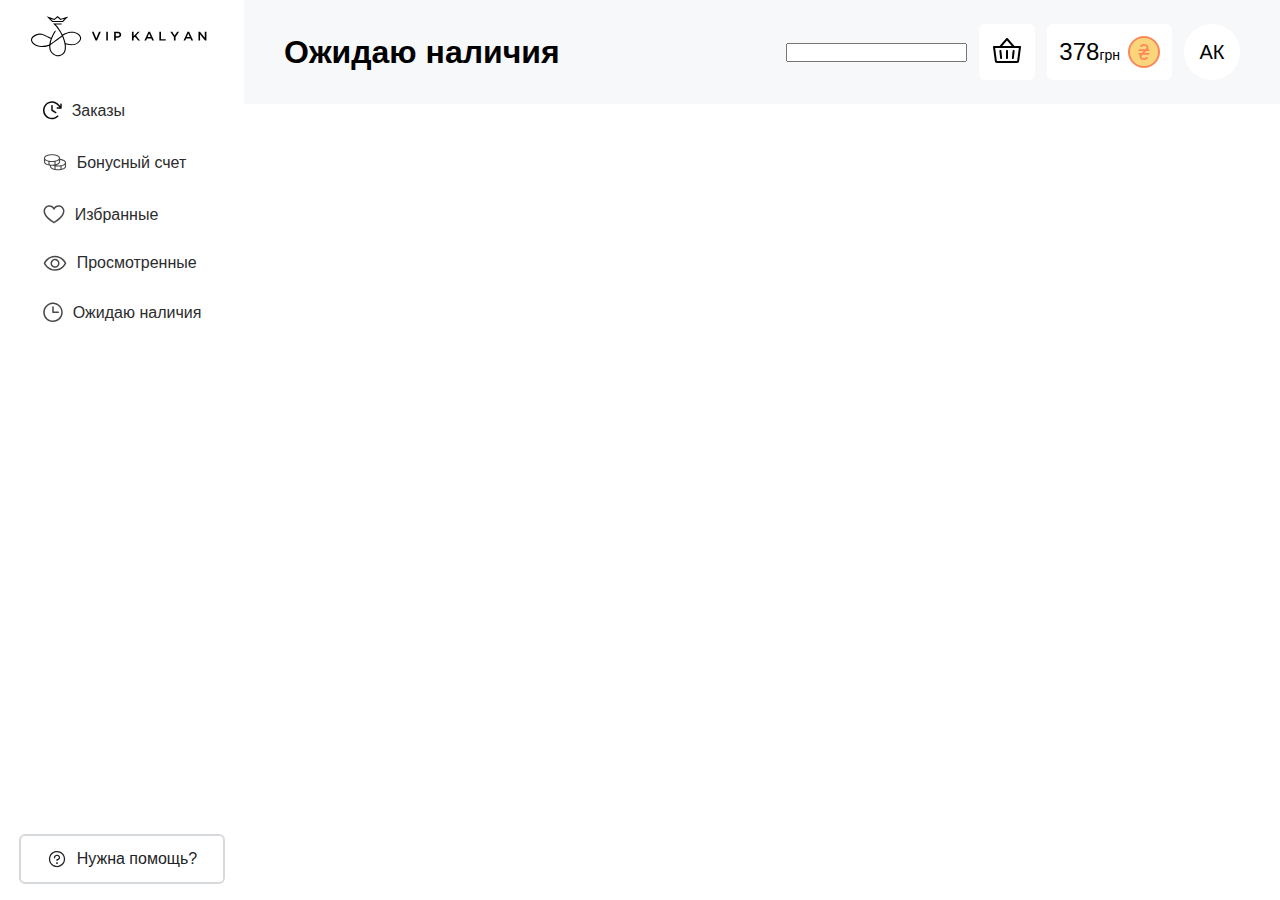
==== account.html @ 0bc27ae9 "Created ui" ====
<!DOCTYPE html>
<html lang="en">
  <head>
    <meta charset="UTF-8" />
    <meta name="viewport" content="width=device-width, initial-scale=1.0" />
    <title>Account</title>
    <link rel="stylesheet" href="./account.css" />
    <link rel="stylesheet" href="./vipkalyan-ui.css" />
  </head>
  <body>
    <div class="mainWrapper">
      <div class="userAccountMenu-wrapper">
        <div class="userAccount-nav">
          <img src="./images/Logo.svg" alt="" class="userAccount-nav-logo" />
          <a href="#" class="userAccount-navItem"
            ><img src="./images/ico/orders.svg" alt="" />Заказы</a
          >
          <a href="#" class="userAccount-navItem"
            ><img src="./images/ico/bonuses.svg" alt="" />Бонусный счет</a
          >
          <a href="#" class="userAccount-navItem"
            ><img src="./images/ico/wishlist.svg" alt="" />Избранные
          </a>
          <a href="#" class="userAccount-navItem"
            ><img src="./images/ico/watched.svg" alt="" />Просмотренные</a
          >
          <a href="#" class="userAccount-navItem"
            ><img src="./images/ico/waiting.svg" alt="" />Ожидаю наличия</a
          >
        </div>
        <div class="primaryButton-transparent-small">
          <img src="./images/ico/answer.svg" alt="" width="20px" />Нужна помощь?
        </div>
      </div>
      <div class="userAccountContent-wrapper">
        <div class="userAccountContent-body">
          <div class="userAccountContent-header">
            <h1 class="userAccountContent-blockName">Ожидаю наличия</h1>

            <div class="userAccountContent-header-nav">
              <input type="text" class="userAccountContent-header-search" />
              <div class="userAccountContent-header-button">
                <img src="./images/ico/cart.svg" alt="" />
              </div>
              <div class="userAccountContent-header-button">
                <p>378<span>грн</span></p>
                <img src="./images/ico/uah-coin.svg" alt="" />
              </div>
              <div class="userAccount-profileButton">АК</div>
            </div>
          </div>
        </div>
      </div>
    </div>
  </body>
</html>
---- account.css ----
* {
  box-sizing: border-box;
  padding: 0;
  margin: 0;
}
.mainWrapper {
  display: flex;
  width: 100%;
  position: relative;
  background-color: var(--default-light);
}
.userAccountMenu-wrapper {
  width: 244px;
  height: 100%;
  position: fixed;
  top: 0;
  left: 0;
  display: flex;
  flex-direction: column;
  align-items: center;
  justify-content: space-between;
  padding: 16px;
  font-size: 16px;
  background-color: white;
}
.userAccount-nav {
  display: flex;
  align-items: flex-start;
  gap: 6px;
  flex-direction: column;
}
.userAccount-nav-logo {
  margin-bottom: 26px;
}
.userAccount-navItem {
  display: flex;
  justify-content: flex-start;
  align-items: center;
  gap: 10px;
  padding: 12px;
  width: 100%;
  text-decoration: none;
  color: var(--primary-grey);
  transition: all 0.2s ease;
  border-radius: 6px;
  background-color: transparent;
}
.userAccount-navItem:hover {
  background-color: var(--primary-lightest);
}
.userAccountContent-wrapper {
  padding-left: 244px;
  width: 100%;
}
.userAccountContent-body {
    padding: 24px 40px;
    
}
/* USER ACCOUNT HEADER */
.userAccountContent-header {
    display: flex;
    align-items: center;
    justify-content: space-between;
    width: 100%;
}
.userAccountContent-header-nav {
  display: flex;
  align-items: center;
  gap: 12px;
}
.userAccountContent-header-button {
  cursor: pointer;
  display: flex;
  align-items: center;
  justify-content: center;
  gap: 8px;
  width: fit-content;
  padding: 12px;
  font-size: 24px;
  background-color: white;
  border-radius: var(--default-borderRadius);
  transition: var(--default-hover);
}
.userAccountContent-header-button:hover {
  background-color: var(--primary-lightest);
}
.userAccountContent-header-button span {
  font-size: 14px;
}
.userAccount-profileButton {
    cursor: pointer;
    display:flex;
    align-items: center;
    justify-content: center;
    width: 56px;
    height: 56px;
    border-radius: 50%;
    background-color: white;
    font-weight: 500;
    font-size: 20px;
    transition: var(--default-hover);
}
.userAccount-profileButton:hover {
    background-color: var(--primary-lightest);
}
---- vipkalyan-ui.css ----
* {
  font-family: Arial, Helvetica, sans-serif;
}

/* DEFAULT COLOR SCHEME */
* {
  /* frame background*/
  --default-light:#f7f8fa;
  /* primary */
  --primary-black: #0d0d0e;
  --primary-grey: #2b2c2d;
  --primary-lightgrey: #939396;
  --primary-lightest: #d7dadc;
  --primary-text: #232325;
  --primary-icon: #dcdfe2;
  --primary-error: #e74c2a;
  --primary-dangerAction: #ff0000;
  --primary-success: #17cb29;

  /* secondary */
  --secondary-error: #e84b28;
  --secondary-text: #6f6f71;
  /* tertiary */
}
/* DEFAULT DIGITS SCHEME */
* {
  --default-borderRadius: 6px;
  --rounded-borderRadius: 100px;
  --default-hover:all .2s ease;
}
/* Buttons */
.primaryButton-default-large {
  cursor: pointer;
  display: flex;
  align-items: center;
  justify-content: center;
  padding: 15px 20px;
  max-width: 335px;
  width: 100%;
  transition: all 0.2s ease;
  background-color: var(--primary-black);
  color: white;
  border-radius: var(--default-borderRadius);
  font-size: 18px;
  text-decoration: none;
}
.primaryButton-default-large:hover {
  background-color: var(--primary-grey);
}
.primaryButton-default-large:focus {
  background-color: var(--primary-lightgrey);
}
.primaryButton-default-small {
  cursor: pointer;
  display: flex;
  align-items: center;
  justify-content: center;
  padding: 13px 26px;

  transition: all 0.2s ease;
  background-color: var(--primary-black);
  color: white;
  border-radius: var(--default-borderRadius);
  font-size: 18px;
  text-decoration: none;
}
.primaryButton-default-small:hover {
  background-color: var(--primary-grey);
}
.primaryButton-default-small:focus {
  background-color: var(--primary-lightgrey);
}
.primaryButton-transparent-large {
  cursor: pointer;
  display: flex;
  align-items: center;
  justify-content: center;
  padding: 15px 20px;
  max-width: 335px;
  width: 100%;
  transition: all 0.2s ease;
  background-color: transparent;
  border: 2px solid var(--primary-lightest);
  color: var(--primary-text);
  border-radius: var(--default-borderRadius);
  font-size: 18px;
  text-decoration: none;
}
.primaryButton-transparent-large:hover {
  border-color: var(--primary-black);
}
.primaryButton-transparent-small:focus {
  border-color: var(--primary-lightgrey);
}
.primaryButton-transparent-small {
  cursor: pointer;
  display: flex;
  align-items: center;
  justify-content: center;
  padding: 13px 26px;
  gap: 10px;
  width: fit-content;
  transition: all 0.2s ease;
  background-color: transparent;
  border: 2px solid var(--primary-lightest);
  color: var(--primary-text);
  border-radius: var(--default-borderRadius);
 
  text-decoration: none;
}
.primaryButton-transparent-small:hover {
  border-color: var(--primary-black);
}
.primaryButton-transparent-small:focus {
  border-color: var(--primary-lightgrey);
}
.roundedButton-default-large {
  cursor: pointer;
  display: flex;
  align-items: center;
  justify-content: center;
  padding: 15px 20px;
  max-width: 335px;
  width: 100%;
  transition: all 0.2s ease;
  background-color: var(--primary-black);
  color: white;
  border-radius: var(--rounded-borderRadius);
  font-size: 18px;
  text-decoration: none;
}
.roundedButton-default-large:hover {
  background-color: var(--primary-grey);
}
.roundedButton-default-large:focus {
  background-color: var(--primary-lightgrey);
}
.roundedButton-transparent-large {
  cursor: pointer;
  display: flex;
  align-items: center;
  justify-content: center;
  padding: 15px 20px;
  max-width: 335px;
  width: 100%;
  transition: all 0.2s ease;
  background-color: transparent;
  border: 2px solid var(--primary-lightest);
  color: var(--primary-text);
  border-radius: var(--rounded-borderRadius);
  font-size: 18px;
  text-decoration: none;
}
.roundedButton-transparent-large:hover {
  border-color: var(--primary-black);
}
.roundedButton-transparent-large:focus {
  border-color: var(--primary-lightgrey);
}
.primaryToggler-default {
  cursor: pointer;
  position: relative;
  display: inline-block;
  width: 60px;
  height: 32px;
}
.primaryToggler-default input {
  opacity: 0;
  width: 0;
  height: 0;
}
.primaryToggler-default .knob {
  position: absolute;
  cursor: pointer;
  top: 0;
  left: 0;
  right: 0;
  bottom: 0;
  background-color: var(--primary-lightest);
  transition: 0.2s;
  border-radius: 18px;
}
.primaryToggler-default .knob:before {
  background-color: #ffffff;
  color: #000000;
  position: absolute;
  content: "";
  height: 24px;
  width: 24px;
  left: 4px;
  bottom: 4px;
  transition: 0.2s;
  border-radius: 18px;
  display: flex;
  align-items: center;
  justify-content: center;
}
.primaryToggler-default input:checked + .knob {
  background-color: var(--primary-black);
}
.primaryToggler-default input:focus + .knob {
  outline: none;
}
.primaryToggler-default input:checked + .knob:before {
  color: #000000;
  content: "";
  background-color: #ffffff;
  -webkit-transform: translateX(28px);
  -ms-transform: translateX(28px);
  transform: translateX(28px);
}
.primaryCheckbox-default {
  cursor: pointer;
  display: inline-block;
  position: relative;
  padding-left: 30px;
  cursor: pointer;
  -webkit-user-select: none;
  -moz-user-select: none;
  -ms-user-select: none;
  user-select: none;
}
.primaryCheckbox-default input {
  position: absolute;
  opacity: 0;
  cursor: pointer;
  height: 0;
  width: 0;
}
.primaryCheckbox-default input:checked ~ .checkbox__checkmark {
  background-color: var(--primary-black);
}
.primaryCheckbox-default input:checked ~ .checkbox__checkmark:after {
  opacity: 1;
}
.primaryCheckbox-default:hover input ~ .checkbox__checkmark {
  background-color: #eee;
}
.primaryCheckbox-default:hover input:checked ~ .checkbox__checkmark {
  background-color: var(--primary-black);
}
.primaryCheckbox-default .checkbox__checkmark {
  position: absolute;
  top: 2px;
  left: 0;
  height: 20px;
  width: 20px;
  background-color: #eee;
  transition: background-color 0.25s ease;
  border-radius: 4px;
}
.primaryCheckbox-default .checkbox__checkmark:after {
  content: "";
  position: absolute;
  left: 25%;
  top: 50%;

  width: 5px;
  height: 10px;
  border: solid var(--primary-lightest);
  border-width: 0 2px 2px 0;
  transform: rotate(45deg) translateX(-50%) translateY(-50%);
  opacity: 0;
  transition: opacity 0.25s ease;
}
.primaryCheckbox-default .checkbox__body {
  color: #333;
  line-height: 1.4;
  font-size: 16px;
}
.primaryRadiobox-default {
  font-weight: 300;
  font-size: 16px;
  cursor: pointer;
  display: flex;
  align-items: center;
  flex: 1;
  box-sizing: border-box;
  display: flex;
  padding: 20px 20px 20px 50px;
  font-weight: 500;
  color: #191919;
  -webkit-tap-highlight-color: transparent;
}
.primaryRadiobox-default input[type="radio"] {
  position: relative;
  appearance: none;
  -webkit-appearance: none;
  transition: linear 0.8s;
  height: 0;
  width: 0;
  -webkit-tap-highlight-color: transparent;
}
.primaryRadiobox-default input[type="radio"]:after {
  content: "";
  position: absolute;
  height: 16px;
  width: 16px;
  top: -10.5px;
  left: -30px;
  border-radius: 20px;
  border: 2px solid var(--primary-lightest);
  transition: linear 0.2s;
  cursor: pointer;
}

.primaryRadiobox-default input[type="radio"]:checked:after {
  content: "";
  position: absolute;
  height: 16px;
  width: 16px;
  background: var(--primary-black);
  border-color: var(--primary-black);
  transition: linear 0.2s;
  cursor: pointer;
}

.primaryRadiobox-default input[type="radio"]:checked:before {
  content: "";
  position: absolute;
  height: 12px;
  width: 12px;
  border-radius: 50%;
  background: #fff;
  left: -26px;
  top: -6.5px;
  z-index: 1;
  cursor: pointer;
}
/* PRODUCT CARD */
/* Checkbox */
/* Forms and inputs */
/* Togglers */
/* Validation */
/* Icons */
/* Bars */
body {
  display: flex;
  flex-direction: column;
  align-items: center;
  gap: 15px;
}
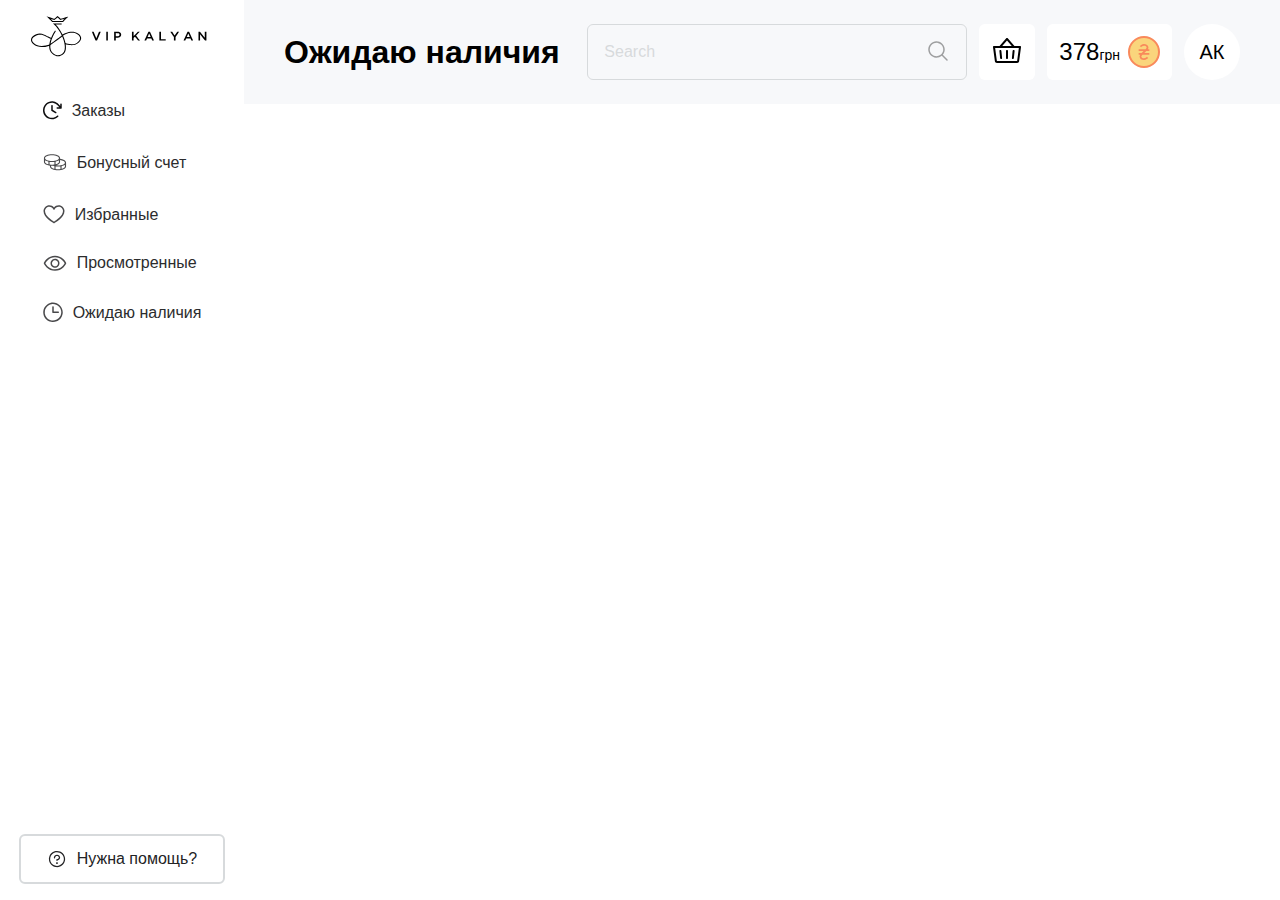
==== commit fcb57506: "Created ui" ====
--- a/account.html
+++ b/account.html
@@ -38,7 +38,14 @@
             <h1 class="userAccountContent-blockName">Ожидаю наличия</h1>
 
             <div class="userAccountContent-header-nav">
-              <input type="text" class="userAccountContent-header-search" />
+              <form method="get" action="" class="userAccountContent-header-search">
+                <input type="text" placeholder="Search" required />
+               
+                  <button type="submit" class="userAccountContent-header-searchButton">
+                    <img src="./images/ico/search-small.svg" alt="">
+                  </button>
+              
+              </form>
               <div class="userAccountContent-header-button">
                 <img src="./images/ico/cart.svg" alt="" />
               </div>
--- a/account.css
+++ b/account.css
@@ -53,21 +53,70 @@
   width: 100%;
 }
 .userAccountContent-body {
-    padding: 24px 40px;
-    
+  padding: 24px 40px;
 }
 /* USER ACCOUNT HEADER */
 .userAccountContent-header {
-    display: flex;
-    align-items: center;
-    justify-content: space-between;
-    width: 100%;
+  display: flex;
+  align-items: center;
+  justify-content: space-between;
+  width: 100%;
+}
+.userAccountContent-blockName {
+    min-width: max-content;
+    font-size: 32px;
 }
 .userAccountContent-header-nav {
   display: flex;
   align-items: center;
+  justify-content: flex-end;
+  width: 100%;
   gap: 12px;
 }
+
+.userAccountContent-header-search {
+  height: 56px;
+  display: flex;
+  align-items: center;
+  width: 100%;
+  max-width: 380px;
+  border: 1px solid var(--primary-lightest);
+  padding: 18px 16px;
+  border-radius: var(--default-borderRadius);
+}
+.userAccountContent-header-search:focus {
+  border-color: var(--primary-black);
+}
+.userAccountContent-header-search input,
+button {
+  color: var(--primary-black);
+  border: 0;
+  background-color: transparent;
+}
+.userAccountContent-header-search input[type="text"] {
+  height: 56px;
+  font-size: 16px;
+  line-height: 1;
+  width: 100%;
+  transition: all 0.2s ease;
+}
+.userAccountContent-header-search input[type="text"]:focus {
+  outline: none;
+ 
+}
+
+.userAccountContent-header-search input[type="text"]::placeholder {
+  color: var(--primary-lightest);
+}
+
+.userAccountContent-header-search button {
+  position: relative;
+  display: block;
+  width: fit-content;
+  height: 56px;
+  cursor: pointer;
+}
+
 .userAccountContent-header-button {
   cursor: pointer;
   display: flex;
@@ -88,18 +137,18 @@
   font-size: 14px;
 }
 .userAccount-profileButton {
-    cursor: pointer;
-    display:flex;
-    align-items: center;
-    justify-content: center;
-    width: 56px;
-    height: 56px;
-    border-radius: 50%;
-    background-color: white;
-    font-weight: 500;
-    font-size: 20px;
-    transition: var(--default-hover);
+  cursor: pointer;
+  display: flex;
+  align-items: center;
+  justify-content: center;
+  width: 56px;
+  height: 56px;
+  border-radius: 50%;
+  background-color: white;
+  font-weight: 500;
+  font-size: 20px;
+  transition: var(--default-hover);
 }
 .userAccount-profileButton:hover {
-    background-color: var(--primary-lightest);
+  background-color: var(--primary-lightest);
 }
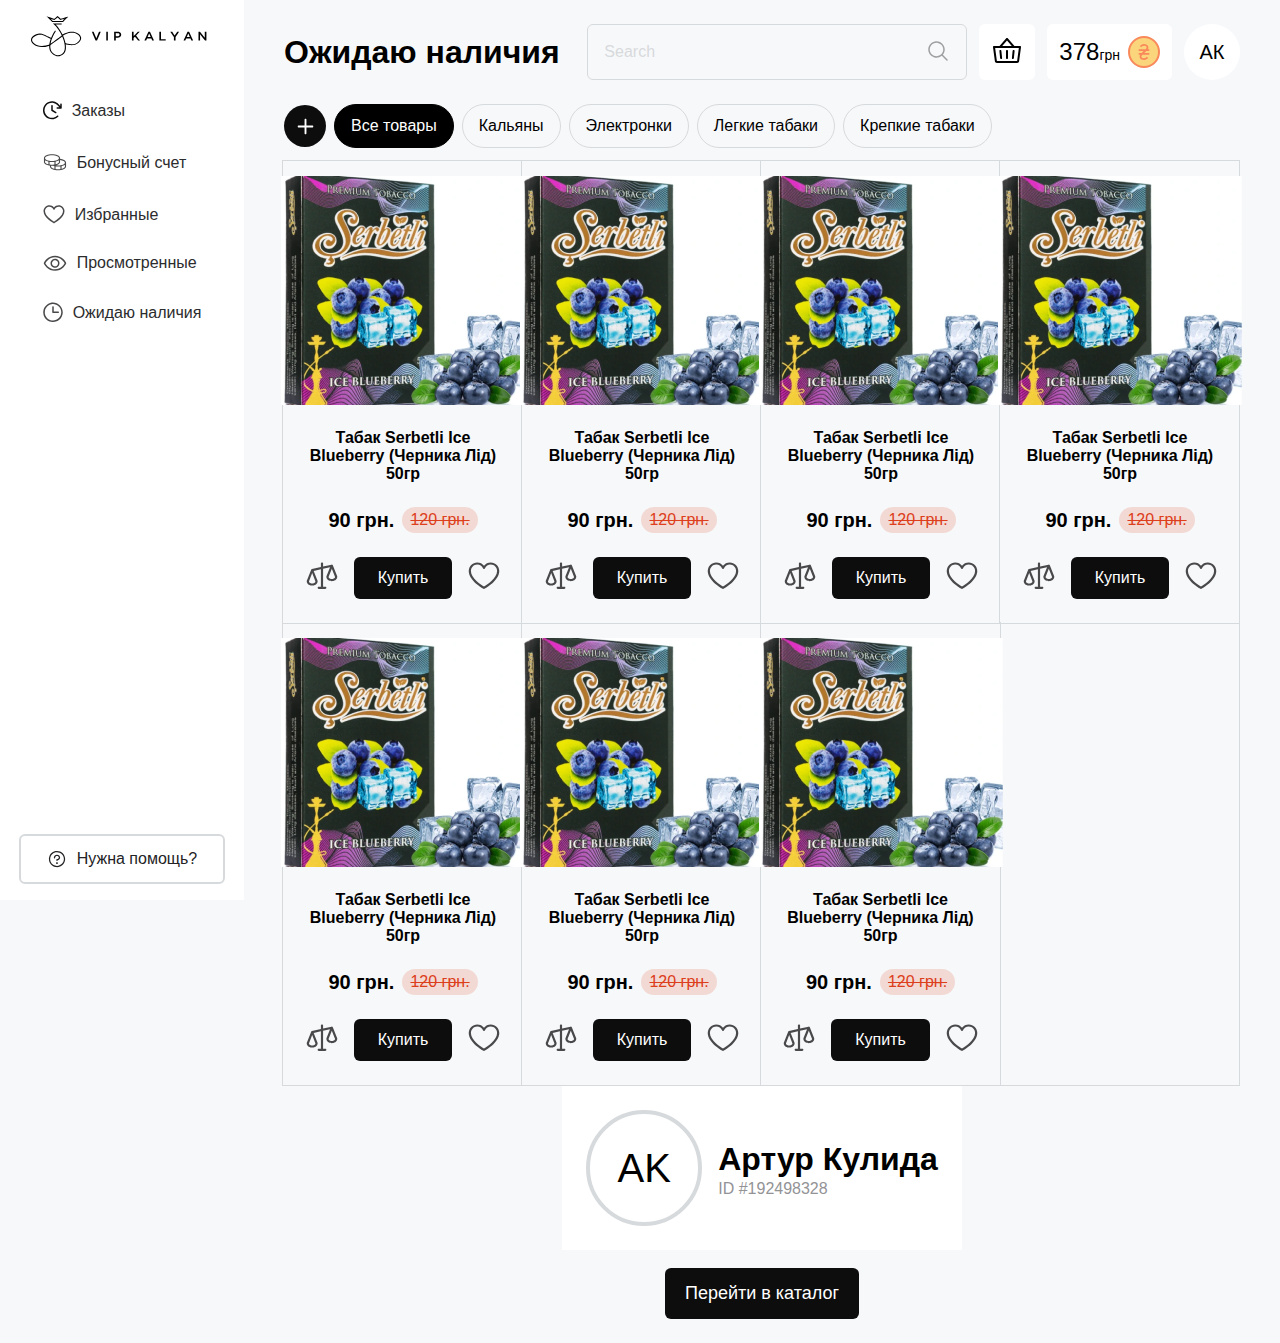
==== commit 3a30409d: "jet" ====
--- a/account.html
+++ b/account.html
@@ -38,13 +38,19 @@
             <h1 class="userAccountContent-blockName">Ожидаю наличия</h1>
 
             <div class="userAccountContent-header-nav">
-              <form method="get" action="" class="userAccountContent-header-search">
+              <form
+                method="get"
+                action=""
+                class="userAccountContent-header-search"
+              >
                 <input type="text" placeholder="Search" required />
-               
-                  <button type="submit" class="userAccountContent-header-searchButton">
-                    <img src="./images/ico/search-small.svg" alt="">
-                  </button>
-              
+
+                <button
+                  type="submit"
+                  class="userAccountContent-header-searchButton"
+                >
+                  <img src="./images/ico/search-small.svg" alt="" />
+                </button>
               </form>
               <div class="userAccountContent-header-button">
                 <img src="./images/ico/cart.svg" alt="" />
@@ -54,6 +60,174 @@
                 <img src="./images/ico/uah-coin.svg" alt="" />
               </div>
               <div class="userAccount-profileButton">АК</div>
+            </div>
+          </div>
+          <div class="userAccount-pageTopNav">
+            <div class="primaryPlusButton-default">
+              <img src="./images/ico/plus.svg" alt="" />
+            </div>
+            <a href="" class="primaryCategoryButton-default activeCategory"
+              >Все товары</a
+            >
+            <a href="" class="primaryCategoryButton-default">Кальяны</a>
+            <a href="" class="primaryCategoryButton-default">Электронки</a>
+            <a href="" class="primaryCategoryButton-default">Легкие табаки </a>
+            <a href="" class="primaryCategoryButton-default">Крепкие табаки</a>
+          </div>
+          <div class="userAccount-productList">
+            <div class="productItem-default">
+              <img
+                src="./images/product-image.png"
+                alt=""
+                class="productItem-default-image"
+              />
+              <p class="productItem-default-name">
+                Табак Serbetli Ice Blueberry (Черника Лід) 50гр
+              </p>
+              <div class="productItem-default-priceGroup">
+                <p class="productItem-priceStock-default">90 грн.</p>
+                <p class="productItem-priceAction-default">120 грн.</p>
+              </div>
+              <div class="productItem-default-buttonGroup">
+                <a href=""><img src="./images/ico/compare.svg" alt="" /></a>
+                <button class="productItem-addToCart-default">Купить</button>
+                <a href=""><img src="./images/ico/wishlist.svg" alt="" /></a>
+              </div>
+            </div>
+            <div class="productItem-default">
+              <img
+                src="./images/product-image.png"
+                alt=""
+                class="productItem-default-image"
+              />
+              <p class="productItem-default-name">
+                Табак Serbetli Ice Blueberry (Черника Лід) 50гр
+              </p>
+              <div class="productItem-default-priceGroup">
+                <p class="productItem-priceStock-default">90 грн.</p>
+                <p class="productItem-priceAction-default">120 грн.</p>
+              </div>
+              <div class="productItem-default-buttonGroup">
+                <a href=""><img src="./images/ico/compare.svg" alt="" /></a>
+                <button class="productItem-addToCart-default">Купить</button>
+                <a href=""><img src="./images/ico/wishlist.svg" alt="" /></a>
+              </div>
+            </div>
+            <div class="productItem-default">
+              <img
+                src="./images/product-image.png"
+                alt=""
+                class="productItem-default-image"
+              />
+              <p class="productItem-default-name">
+                Табак Serbetli Ice Blueberry (Черника Лід) 50гр
+              </p>
+              <div class="productItem-default-priceGroup">
+                <p class="productItem-priceStock-default">90 грн.</p>
+                <p class="productItem-priceAction-default">120 грн.</p>
+              </div>
+              <div class="productItem-default-buttonGroup">
+                <a href=""><img src="./images/ico/compare.svg" alt="" /></a>
+                <button class="productItem-addToCart-default">Купить</button>
+                <a href=""><img src="./images/ico/wishlist.svg" alt="" /></a>
+              </div>
+            </div>
+            <div class="productItem-default">
+              <img
+                src="./images/product-image.png"
+                alt=""
+                class="productItem-default-image"
+              />
+              <p class="productItem-default-name">
+                Табак Serbetli Ice Blueberry (Черника Лід) 50гр
+              </p>
+              <div class="productItem-default-priceGroup">
+                <p class="productItem-priceStock-default">90 грн.</p>
+                <p class="productItem-priceAction-default">120 грн.</p>
+              </div>
+              <div class="productItem-default-buttonGroup">
+                <a href=""><img src="./images/ico/compare.svg" alt="" /></a>
+                <button class="productItem-addToCart-default">Купить</button>
+                <a href=""><img src="./images/ico/wishlist.svg" alt="" /></a>
+              </div>
+            </div>
+            <div class="productItem-default">
+              <img
+                src="./images/product-image.png"
+                alt=""
+                class="productItem-default-image"
+              />
+              <p class="productItem-default-name">
+                Табак Serbetli Ice Blueberry (Черника Лід) 50гр
+              </p>
+              <div class="productItem-default-priceGroup">
+                <p class="productItem-priceStock-default">90 грн.</p>
+                <p class="productItem-priceAction-default">120 грн.</p>
+              </div>
+              <div class="productItem-default-buttonGroup">
+                <a href=""><img src="./images/ico/compare.svg" alt="" /></a>
+                <button class="productItem-addToCart-default">Купить</button>
+                <a href=""><img src="./images/ico/wishlist.svg" alt="" /></a>
+              </div>
+            </div>
+            <div class="productItem-default">
+              <img
+                src="./images/product-image.png"
+                alt=""
+                class="productItem-default-image"
+              />
+              <p class="productItem-default-name">
+                Табак Serbetli Ice Blueberry (Черника Лід) 50гр
+              </p>
+              <div class="productItem-default-priceGroup">
+                <p class="productItem-priceStock-default">90 грн.</p>
+                <p class="productItem-priceAction-default">120 грн.</p>
+              </div>
+              <div class="productItem-default-buttonGroup">
+                <a href=""><img src="./images/ico/compare.svg" alt="" /></a>
+                <button class="productItem-addToCart-default">Купить</button>
+                <a href=""><img src="./images/ico/wishlist.svg" alt="" /></a>
+              </div>
+            </div>
+            <div class="productItem-default">
+              <img
+                src="./images/product-image.png"
+                alt=""
+                class="productItem-default-image"
+              />
+              <p class="productItem-default-name">
+                Табак Serbetli Ice Blueberry (Черника Лід) 50гр
+              </p>
+              <div class="productItem-default-priceGroup">
+                <p class="productItem-priceStock-default">90 грн.</p>
+                <p class="productItem-priceAction-default">120 грн.</p>
+              </div>
+              <div class="productItem-default-buttonGroup">
+                <a href=""><img src="./images/ico/compare.svg" alt="" /></a>
+                <button class="productItem-addToCart-default">Купить</button>
+                <a href=""><img src="./images/ico/wishlist.svg" alt="" /></a>
+              </div>
+            </div>
+          </div>
+          <div class="userAccount-emptyProductList">
+            <div class="emptyList-profile">
+              <div class="emptyList-profileInfo">
+                <div class="profileAvatar">
+                  <p>AK</p>
+                </div>
+                <div class="profileName">
+                  <h3>Артур Кулида</h3>
+                  <p>ID #192498328</p>
+                </div>
+              </div>
+            </div>
+            <div class="emptyList-banner">
+              <img src="" alt="" />
+              <h3></h3>
+              <p></p>
+              <a href="" class="primaryButton-default-large"
+                >Перейти в каталог</a
+              >
             </div>
           </div>
         </div>
--- a/account.css
+++ b/account.css
@@ -63,8 +63,8 @@
   width: 100%;
 }
 .userAccountContent-blockName {
-    min-width: max-content;
-    font-size: 32px;
+  min-width: max-content;
+  font-size: 32px;
 }
 .userAccountContent-header-nav {
   display: flex;
@@ -102,7 +102,6 @@
 }
 .userAccountContent-header-search input[type="text"]:focus {
   outline: none;
- 
 }
 
 .userAccountContent-header-search input[type="text"]::placeholder {
@@ -152,3 +151,56 @@
 .userAccount-profileButton:hover {
   background-color: var(--primary-lightest);
 }
+
+.userAccount-pageTopNav {
+  display: flex;
+  gap: 8px;
+  align-items: center;
+  flex-wrap: wrap;
+  margin-top: 24px;
+  margin-bottom: 12px;
+}
+
+/* EMPTY PAGE */
+
+.userAccount-emptyProductList {
+  display: flex;
+  flex-direction: column;
+  align-items: center;
+}
+.emptyList-profile {
+  display: flex;
+  background: white;
+  padding: 24px;  
+}
+.emptyList-profileInfo {
+  display: flex;
+  align-items: center;
+  gap: 16px;
+}
+.profileAvatar {
+  display: flex;
+  align-items: center;
+  justify-content: center;
+  font-weight: 500;
+  font-size: 40px;
+  width: 116px;
+  height: 116px;
+  border-radius: 50%;
+  overflow: hidden;
+  border: 4px solid var(--primary-lightest);
+}
+.profileName {
+  display: flex;
+  flex-direction: column;
+ 
+}
+.profileName h3 {
+  font-size: 32px;
+  line-height: 42px;
+}
+.profileName p {
+  font-size: 16px;
+  color: var(--primary-lightgrey);
+}
+/* PRODUCT ITEM */
--- a/vipkalyan-ui.css
+++ b/vipkalyan-ui.css
@@ -5,7 +5,7 @@
 /* DEFAULT COLOR SCHEME */
 * {
   /* frame background*/
-  --default-light:#f7f8fa;
+  --default-light: #f7f8fa;
   /* primary */
   --primary-black: #0d0d0e;
   --primary-grey: #2b2c2d;
@@ -13,6 +13,8 @@
   --primary-lightest: #d7dadc;
   --primary-text: #232325;
   --primary-icon: #dcdfe2;
+  --primary-sale: #dd3e1b;
+  --primary-sale-background: #dd3f1b2a;
   --primary-error: #e74c2a;
   --primary-dangerAction: #ff0000;
   --primary-success: #17cb29;
@@ -26,7 +28,7 @@
 * {
   --default-borderRadius: 6px;
   --rounded-borderRadius: 100px;
-  --default-hover:all .2s ease;
+  --default-hover: all 0.2s ease;
 }
 /* Buttons */
 .primaryButton-default-large {
@@ -105,7 +107,7 @@
   border: 2px solid var(--primary-lightest);
   color: var(--primary-text);
   border-radius: var(--default-borderRadius);
- 
+
   text-decoration: none;
 }
 .primaryButton-transparent-small:hover {
@@ -327,7 +329,136 @@
   z-index: 1;
   cursor: pointer;
 }
+.primaryPlusButton-default {
+  cursor: pointer;
+  display: flex;
+  align-items: center;
+  justify-content: center;
+  padding: 12px;
+  width: 42px;
+  height: 42px;
+  border-radius: 50%;
+  transition: all 0.2s ease;
+  background-color: var(--primary-black);
+  color: white;
+  font-size: 16px;
+  text-decoration: none;
+}
+.primaryPlusButton-default:hover {
+  background-color: var(--primary-grey);
+}
+.primaryPlusButton-default:focus {
+  background-color: var(--primary-lightgrey);
+}
+/* CATEGORIES */
+.primaryCategoryButton-default {
+  cursor: pointer;
+  display: flex;
+  align-items: center;
+  justify-content: center;
+  padding: 12px 16px;
+  width: fit-content;
+  transition: all 0.2s ease;
+  background-color: transparent;
+  border: 1px solid var(--primary-lightest);
+  color: black;
+  border-radius: var(--rounded-borderRadius);
+  font-size: 16px;
+  text-decoration: none;
+}
+.primaryCategoryButton-default:hover {
+  background-color: var(--primary-grey);
+  color: white;
+}
+.primaryCategoryButton-default:focus {
+  background-color: var(--primary-lightgrey);
+}
+.activeCategory {
+  color: white;
+  background-color: black;
+  border-color: black;
+}
 /* PRODUCT CARD */
+.userAccount-productList {
+  border: 1px solid var(--primary-lightest);
+  margin-left: -2px;
+  display: flex;
+  flex-wrap: wrap;
+}
+.productItem-default {
+  display: flex;
+  flex-direction: column;
+  align-items: center;
+  margin: -1px;
+  padding: 16px 16px 24px 16px;
+  width: calc(25% + 2px);
+  max-width: 280px;
+  border-bottom: 1px solid var(--primary-lightest);
+  border-left: 1px solid var(--primary-lightest);
+
+  &:empty {
+    height: 0;
+    border: none;
+  }
+}
+.productItem-default:last-child {
+  border-right: 1px solid var(--primary-lightest); /* Удаление правой границы для всех, кроме последнего */
+}
+.productItem-default-image {
+  margin-bottom: 24px;
+}
+.productItem-default-name {
+  text-align: center;
+  font-weight: 600;
+  font-size: 16px;
+  margin-bottom: 24px;
+}
+.productItem-default-priceGroup {
+  display: flex;
+  align-items: center;
+  gap: 8px;
+  margin-bottom: 24px;
+}
+.productItem-priceStock-default {
+  font-weight: 700;
+  font-size: 20px;
+}
+.productItem-priceAction-default {
+  color: var(--primary-sale);
+  background-color: var(--primary-sale-background);
+  text-decoration: line-through;
+  border-radius: 35px;
+  font-weight: 500;
+  font-size: 16px;
+  padding: 4px 8px;
+}
+.productItem-default-buttonGroup {
+  display: flex;
+  align-items: center;
+  gap: 16px;
+}
+.productItem-default-buttonGroup img {
+  width: 32px;
+}
+.productItem-addToCart-default {
+  cursor: pointer;
+  display: flex;
+  align-items: center;
+  justify-content: center;
+  padding: 12px 24px;
+  transition: all 0.2s ease;
+  background-color: var(--primary-black);
+  color: white;
+  border-radius: var(--default-borderRadius);
+  font-size: 16px;
+  text-decoration: none;
+}
+.productItem-addToCart-default:hover {
+  background-color: var(--primary-grey);
+}
+.productItem-addToCart-default:focus {
+  background-color: var(--primary-lightgrey);
+}
 /* Checkbox */
 /* Forms and inputs */
 /* Togglers */
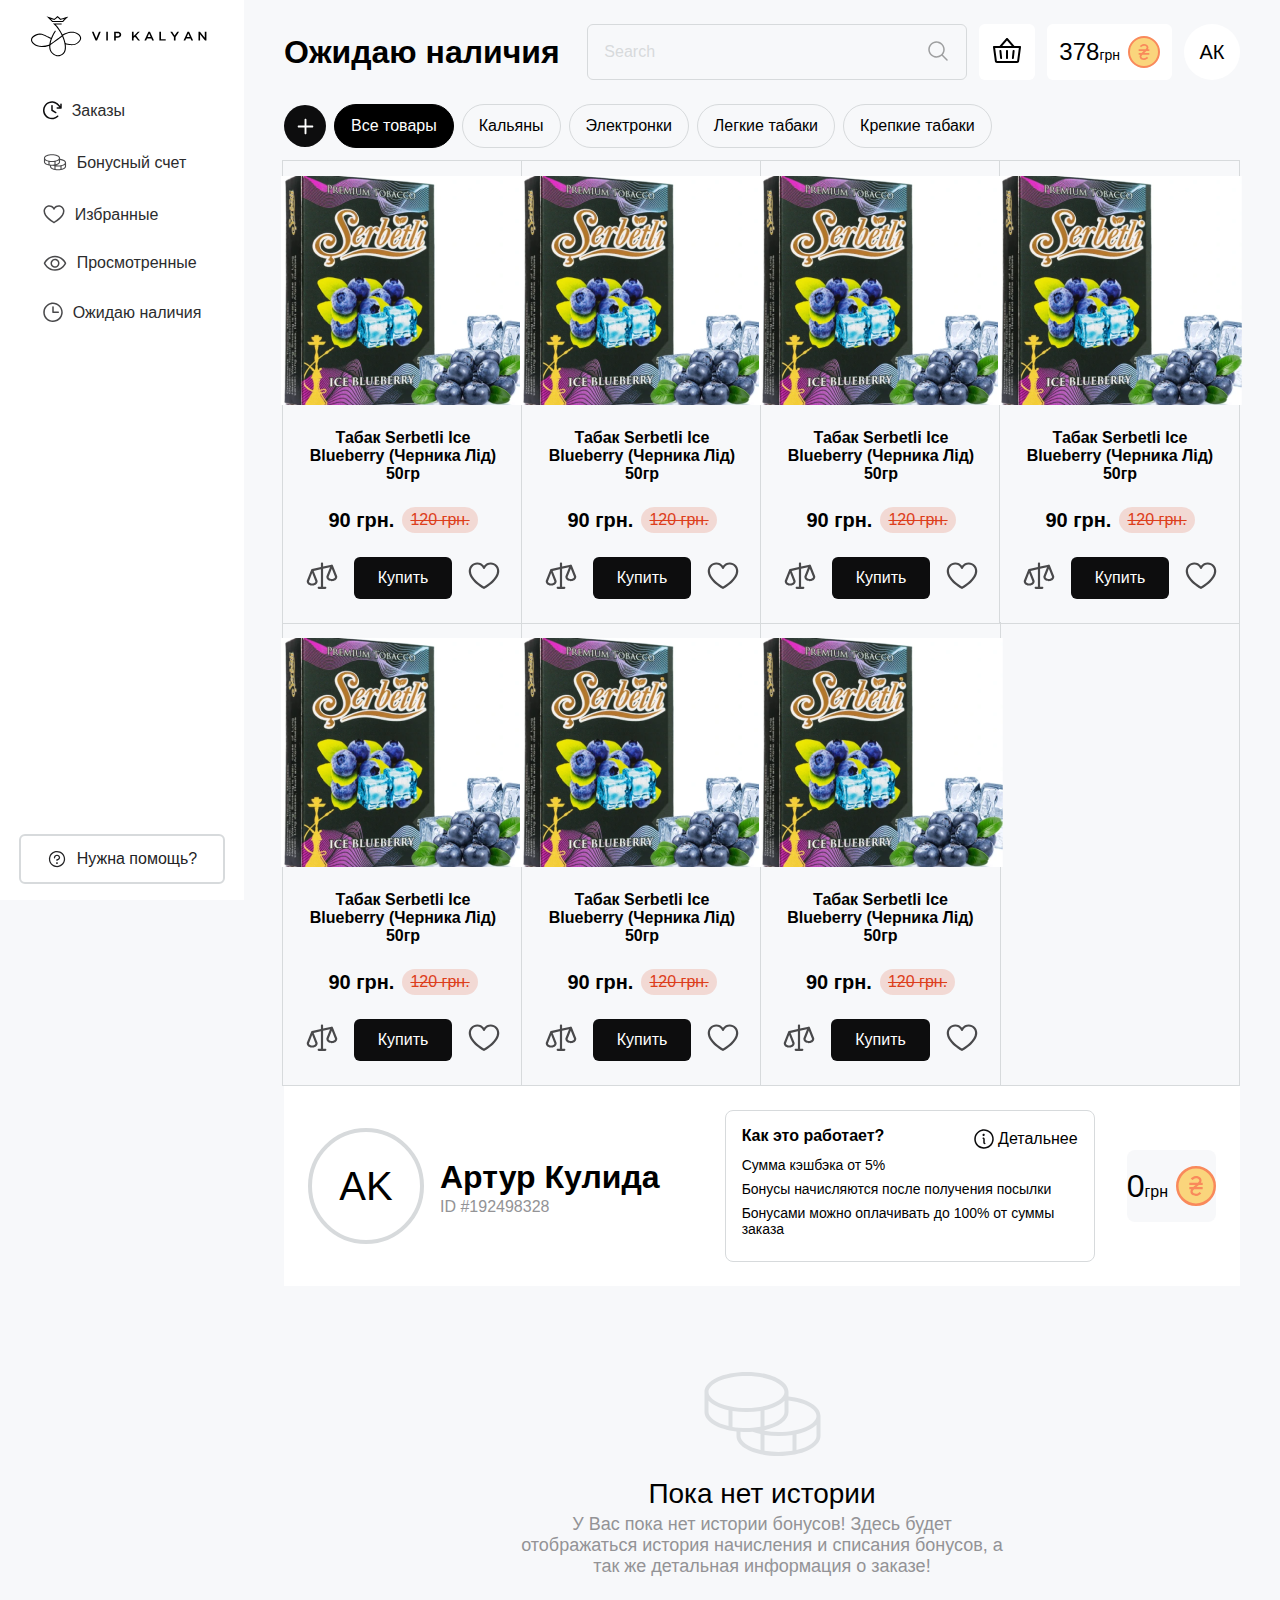
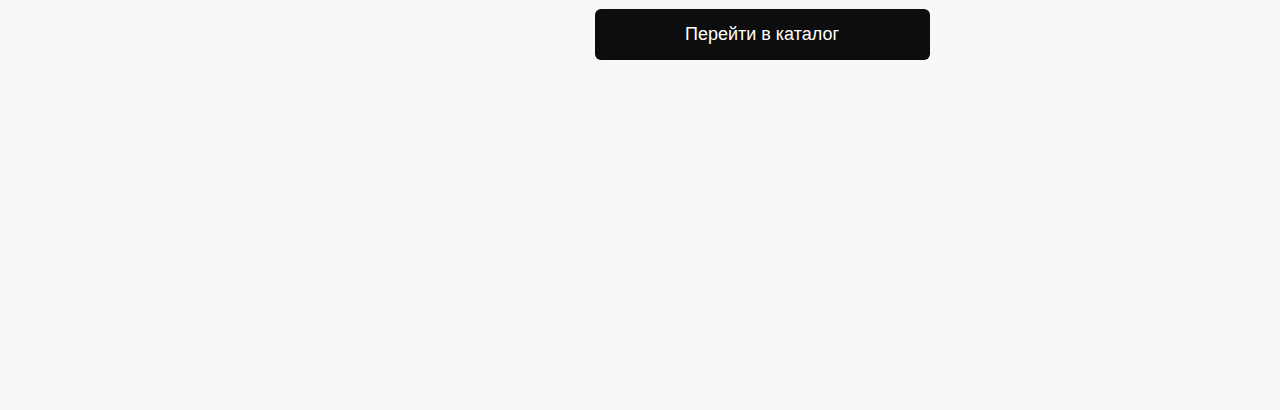
==== commit c8bd868c: "Added empty page&Product list" ====
--- a/account.html
+++ b/account.html
@@ -74,6 +74,7 @@
             <a href="" class="primaryCategoryButton-default">Легкие табаки </a>
             <a href="" class="primaryCategoryButton-default">Крепкие табаки</a>
           </div>
+
           <div class="userAccount-productList">
             <div class="productItem-default">
               <img
@@ -220,11 +221,30 @@
                   <p>ID #192498328</p>
                 </div>
               </div>
+              <div class="emptyList-helperBox">
+                <div class="helperBox-helpButton">
+                  <img src="./images/ico/helper.svg" alt="" />Детальнее
+                </div>
+                <h4>Как это работает?</h4>
+                <p>Сумма кэшбэка от 5%</p>
+                <p>Бонусы начисляются после получения посылки</p>
+                <p>Бонусами можно оплачивать до 100% от суммы заказа</p>
+              </div>
+              <div class="emptyList-profileBalance">
+                <p>0<span>грн</span></p>
+                <img src="./images/ico/uah-coin.svg" alt="" />
+              </div>
             </div>
             <div class="emptyList-banner">
-              <img src="" alt="" />
-              <h3></h3>
-              <p></p>
+              <img src="./images/ico/bonuses-icon.svg" alt="" />
+              <div class="emptyList-BannerText">
+                <h3>Пока нет истории</h3>
+                <p>
+                  У Вас пока нет истории бонусов! Здесь будет отображаться
+                  история начисления и списания бонусов, а так же детальная
+                  информация о заказе!
+                </p>
+              </div>
               <a href="" class="primaryButton-default-large"
                 >Перейти в каталог</a
               >
--- a/account.css
+++ b/account.css
@@ -167,16 +167,22 @@
   display: flex;
   flex-direction: column;
   align-items: center;
+  min-height: 100vh;
 }
 .emptyList-profile {
   display: flex;
+  align-items: center;
   background: white;
-  padding: 24px;  
+  padding: 24px;
+  gap: 32px;
+  width: 100%;
 }
 .emptyList-profileInfo {
   display: flex;
   align-items: center;
   gap: 16px;
+  width: 100%;
+  max-width: 450px;
 }
 .profileAvatar {
   display: flex;
@@ -193,7 +199,6 @@
 .profileName {
   display: flex;
   flex-direction: column;
- 
 }
 .profileName h3 {
   font-size: 32px;
@@ -203,4 +208,76 @@
   font-size: 16px;
   color: var(--primary-lightgrey);
 }
+.emptyList-helperBox {
+  display: flex;
+  flex-direction: column;
+  align-items: flex-start;
+  padding: 16px;
+  border-radius: 8px;
+  width: 100%;
+  max-width: 370px;
+  border: 1px solid var(--primary-lightest);
+  position: relative;
+}
+.emptyList-helperBox h4 {
+  font-weight: 600;
+  font-size: 16px;
+  margin-bottom: 12px;
+}
+.emptyList-helperBox p {
+  font-size: 14px;
+  margin-bottom: 8px;
+}
+.helperBox-helpButton {
+  position: absolute;
+  right: 16px;
+  top: 16px;
+  display: flex;
+  align-items: center;
+  gap: 2px;
+}
+.emptyList-profileBalance {
+  display: flex;
+  align-items: center;
+  gap: 8px;
+  justify-content: center;
+  width: 172px;
+  height: 72px;
+  background-color: #F7F8FA;
+  border-radius: 8px;
+}
+.emptyList-profileBalance img {
+  width: 40px;
+}
+.emptyList-profileBalance p {
+  font-size: 32px;
+}
+.emptyList-profileBalance p span {
+  font-size: 16px;
+}
+.emptyList-banner {
+  display: flex;
+  flex-direction: column;
+  align-items: center;
+  width: 100%;
+  padding-top: 64px;
+}
+.emptyList-BannerText {
+  display: flex;
+  flex-direction: column;
+  align-items: center;
+  text-align: center;
+  gap: 4px;
+  width: 100%;
+  max-width: 490px;
+  margin-bottom: 32px;
+}
+.emptyList-BannerText h3 {
+  font-weight: 500;
+  font-size: 28px;
+}
+.emptyList-BannerText p {
+  color: var(--primary-lightgrey);
+  font-size: 18px;
+}
 /* PRODUCT ITEM */
